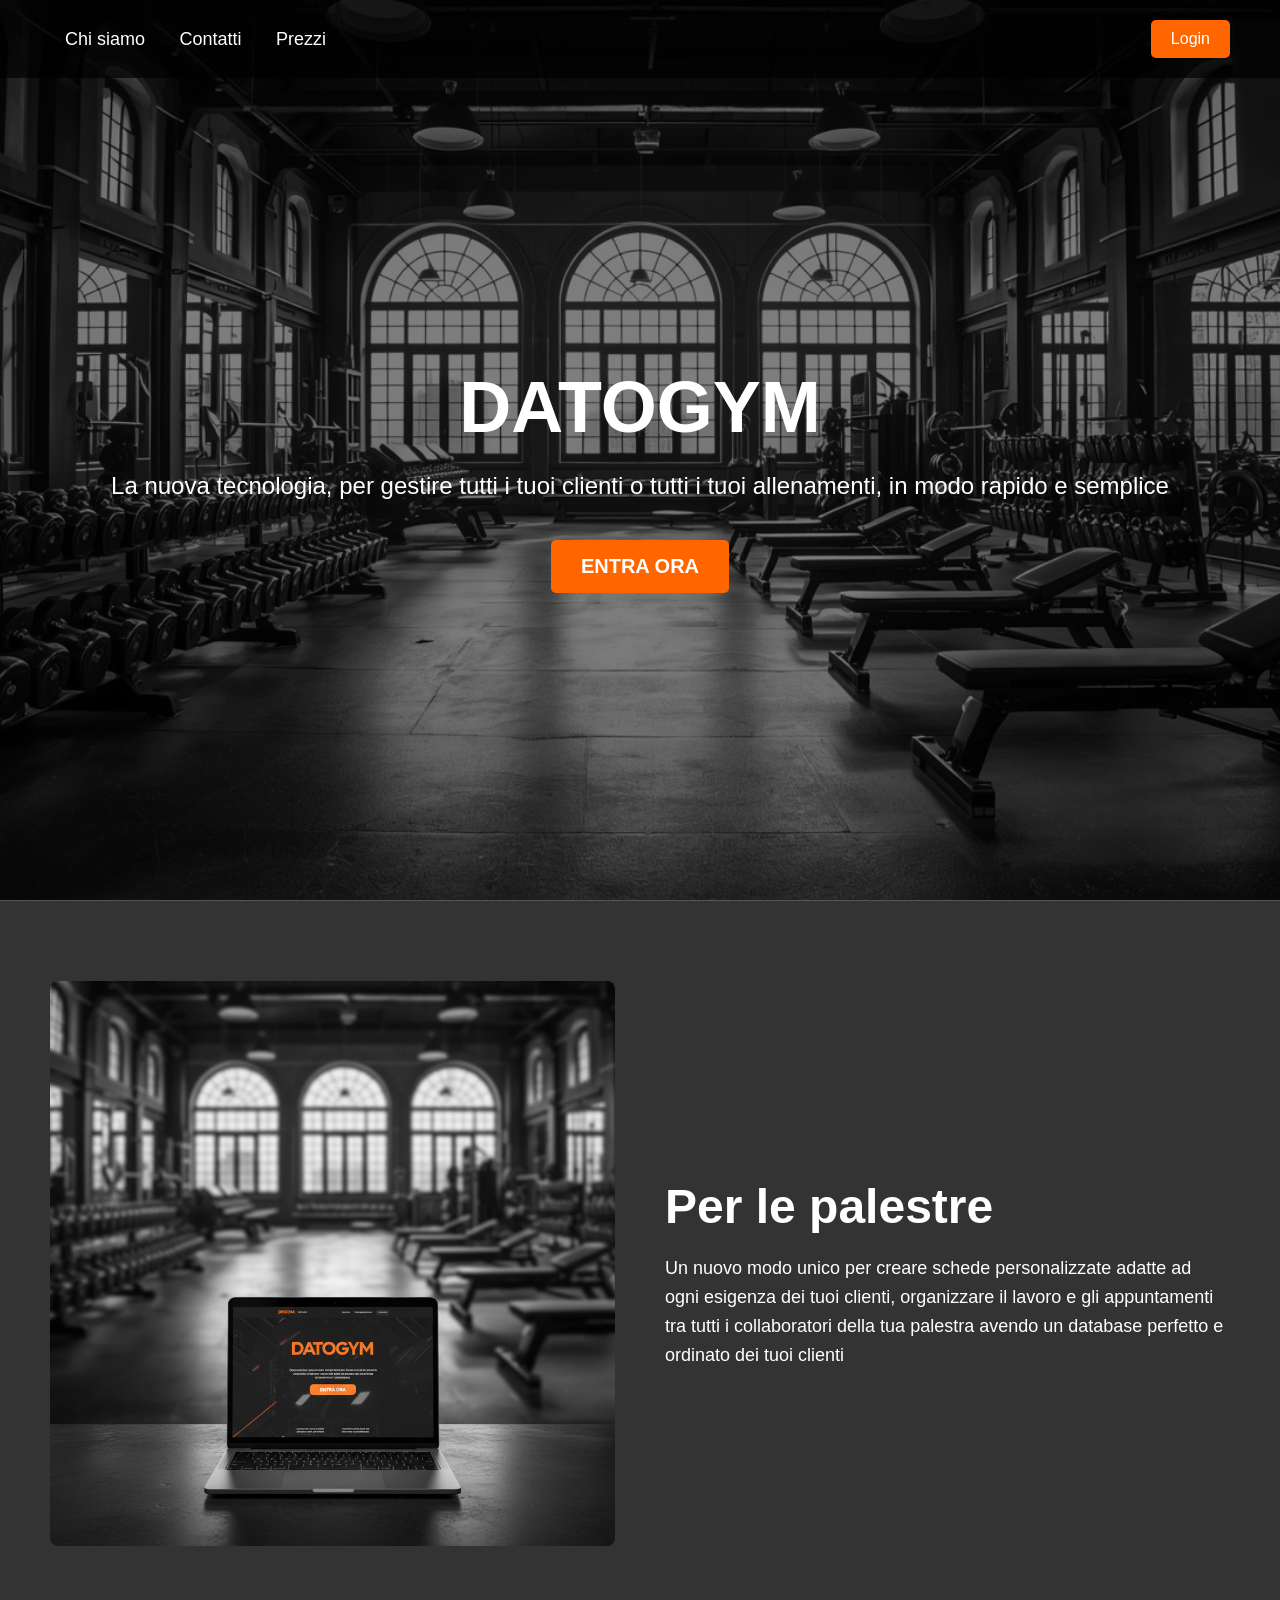
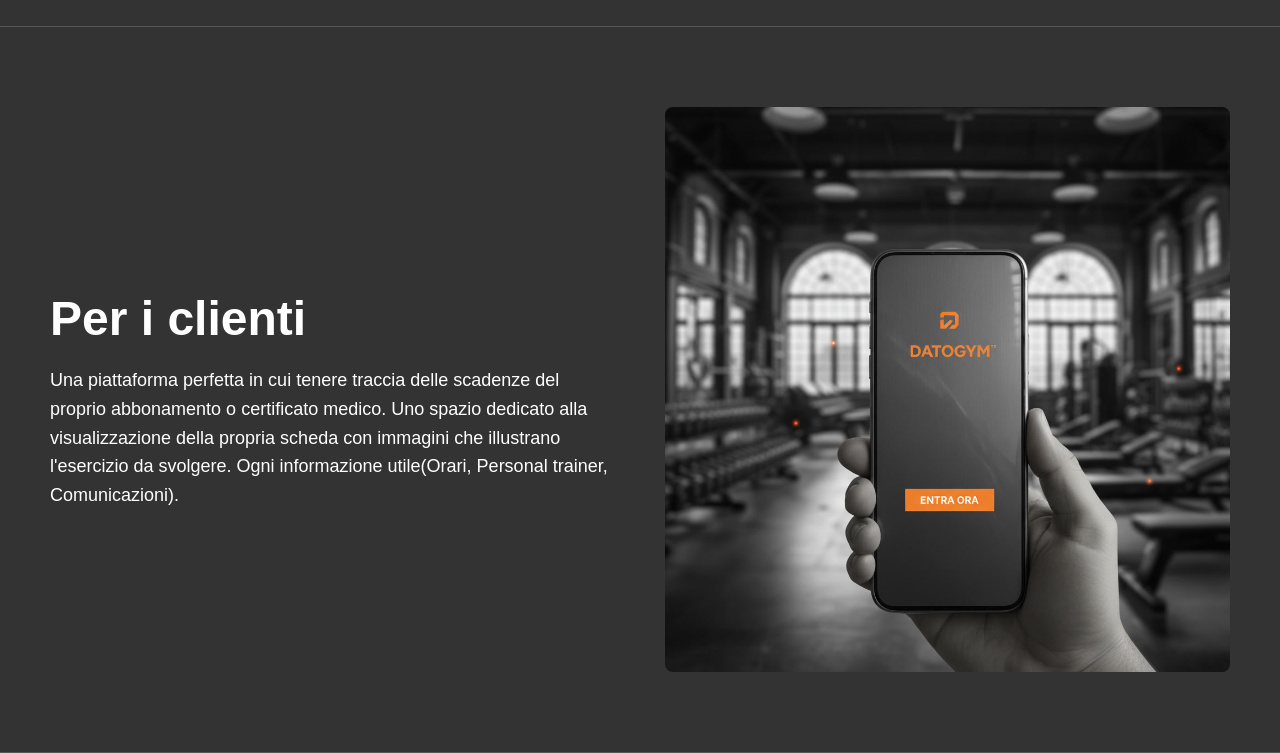
==== index.html @ f88aaf7d "beta 1.1" ====
<!DOCTYPE html>
<html lang="it">
<head>
    <meta charset="UTF-8">
    <meta name="viewport" content="width=device-width, initial-scale=1.0">
    <title>DATOGYM</title>
    <link rel="stylesheet" href="style.css">
</head>
<body>
    <section class="hero-section">
        <nav class="navbar">
            <div class="nav-links">
                <a href="#chi-siamo">Chi siamo</a>
                <a href="#contatti">Contatti</a>
                <a href="#prezzi">Prezzi</a>
            </div>
            <button class="login-btn">Login</button>
        </nav>
        <div class="hero-content">
            <h1>DATOGYM</h1>
            <p>La nuova tecnologia, per gestire tutti i tuoi clienti o tutti i tuoi allenamenti, in modo rapido e semplice</p>
            <button class="cta-btn">ENTRA ORA</button>
        </div>
        <img src="image/palestra-sfondo.jpg" alt="Immagine palestra" class="hero-bg-img">
    </section>
    <hr>
    <!-- Nuova sezione per le palestre -->
    <section class="gym-info-section">
        <!-- Struttura modello per tutte le sezioni, con immagine a sinistra -->
        <div class="section-container">
            <div class="image-box">
                <img src="image/foto1.jpg" alt="Immagine sezione palestre" class="section-image">
            </div>
            <div class="text-box">
                <h2>Per le palestre</h2>
                <p>Un nuovo modo unico per creare schede personalizzate adatte ad ogni esigenza dei tuoi clienti, organizzare il lavoro e gli appuntamenti tra tutti i collaboratori della tua palestra avendo un database perfetto e ordinato dei tuoi clienti</p>
            </div>
        </div>
    </section>
    <hr>
    <section class="client-info-section">
        <div class="section-container">
            <div class="text-box">
                <h2>Per i clienti</h2>
                <p>Una piattaforma perfetta in cui tenere traccia delle scadenze del proprio abbonamento o certificato medico. Uno spazio dedicato alla visualizzazione della propria scheda con immagini che illustrano l'esercizio da svolgere. Ogni informazione utile(Orari, Personal trainer, Comunicazioni).</p>
            </div>
            <div class="image-box">
                <img src="image/foto2.jpg" alt="Informazioni per clienti" class="section-image">
            </div>
        </div>
    </section>
    <hr>
    <script src="script.js"> </script>
</body>
</html>
<!-- Nota: Inserisci l'immagine della palestra nel folder image con il nome palestra-sfondo.jpg -->
---- style.css ----
body {
    margin: 0;
    font-family: Arial, sans-serif;
    background-color: #f4f4f4;
    color: #333;
}

.hero-section {
    position: relative;
    width: 100%;
    height: 100vh;
    display: flex;
    flex-direction: column;
    align-items: center;
    justify-content: center;
    color: white;
    text-align: center;
    overflow: hidden;
}

.hero-bg-img {
    position: absolute;
    top: 0;
    left: 0;
    width: 100%;
    height: 100%;
    object-fit: cover;
    z-index: -1;
    filter: brightness(0.5);
}

.navbar {
    position: absolute;
    top: 0;
    width: 100%;
    display: flex;
    justify-content: space-between;
    align-items: center;
    padding: 20px 50px;
    background-color: rgba(0, 0, 0, 0.7);
    box-sizing: border-box;
}

.navbar .logo {
    font-size: 24px;
    font-weight: bold;
    color: white;
}

.navbar .nav-links a {
    color: white;
    text-decoration: none;
    margin: 0 15px;
    font-size: 18px;
}

.navbar .login-btn {
    background-color: #ff6600;
    color: white;
    border: none;
    padding: 10px 20px;
    border-radius: 5px;
    cursor: pointer;
    font-size: 16px;
}

.hero-content {
    z-index: 1;
}

.hero-content h1 {
    font-size: 72px;
    margin-bottom: 20px;
}

.hero-content p {
    font-size: 24px;
    margin-bottom: 40px;
}

.hero-content .cta-btn {
    background-color: #ff6600;
    color: white;
    border: none;
    padding: 15px 30px;
    border-radius: 5px;
    cursor: pointer;
    font-size: 20px;
    font-weight: bold;
}

.gym-info-section {
    background-color: #333;
    color: white;
    padding: 80px 50px;
    text-align: center;
}

.gym-info-section .section-container {
    display: flex;
    align-items: center;
    justify-content: center;
    max-width: 1200px;
    margin: 0 auto;
    gap: 50px;
}

.gym-info-section .image-box {
    flex: 1;
    min-width: 300px;
}

.gym-info-section .section-image {
    max-width: 100%;
    height: auto;
    display: block;
    border-radius: 8px;
}

.gym-info-section .text-box {
    flex: 1;
    text-align: left;
}

.gym-info-section h2 {
    font-size: 48px;
    margin-bottom: 20px;
}

.gym-info-section p {
    font-size: 18px;
    line-height: 1.6;
}

/* Client Info Section Styles */
.client-info-section {
    background-color: #333;
    color: white;
    padding: 80px 50px;
    text-align: center;
}

.client-info-section .section-container {
    display: flex;
    align-items: center;
    justify-content: center;
    max-width: 1200px;
    margin: 0 auto;
    gap: 50px;
}

.client-info-section .image-box {
    flex: 1;
    min-width: 300px;
}

.client-info-section .section-image {
    max-width: 100%;
    height: auto;
    display: block;
    border-radius: 8px;
}

.client-info-section .text-box {
    flex: 1;
    text-align: left;
}

.client-info-section h2 {
    font-size: 48px;
    margin-bottom: 20px;
}

.client-info-section p {
    font-size: 18px;
    line-height: 1.6;
}

/* Styling for horizontal rules */
hr {
    border: none;
    border-top: 1px solid #555;
    width: 100%;
    margin: 0;
    padding: 0;
}
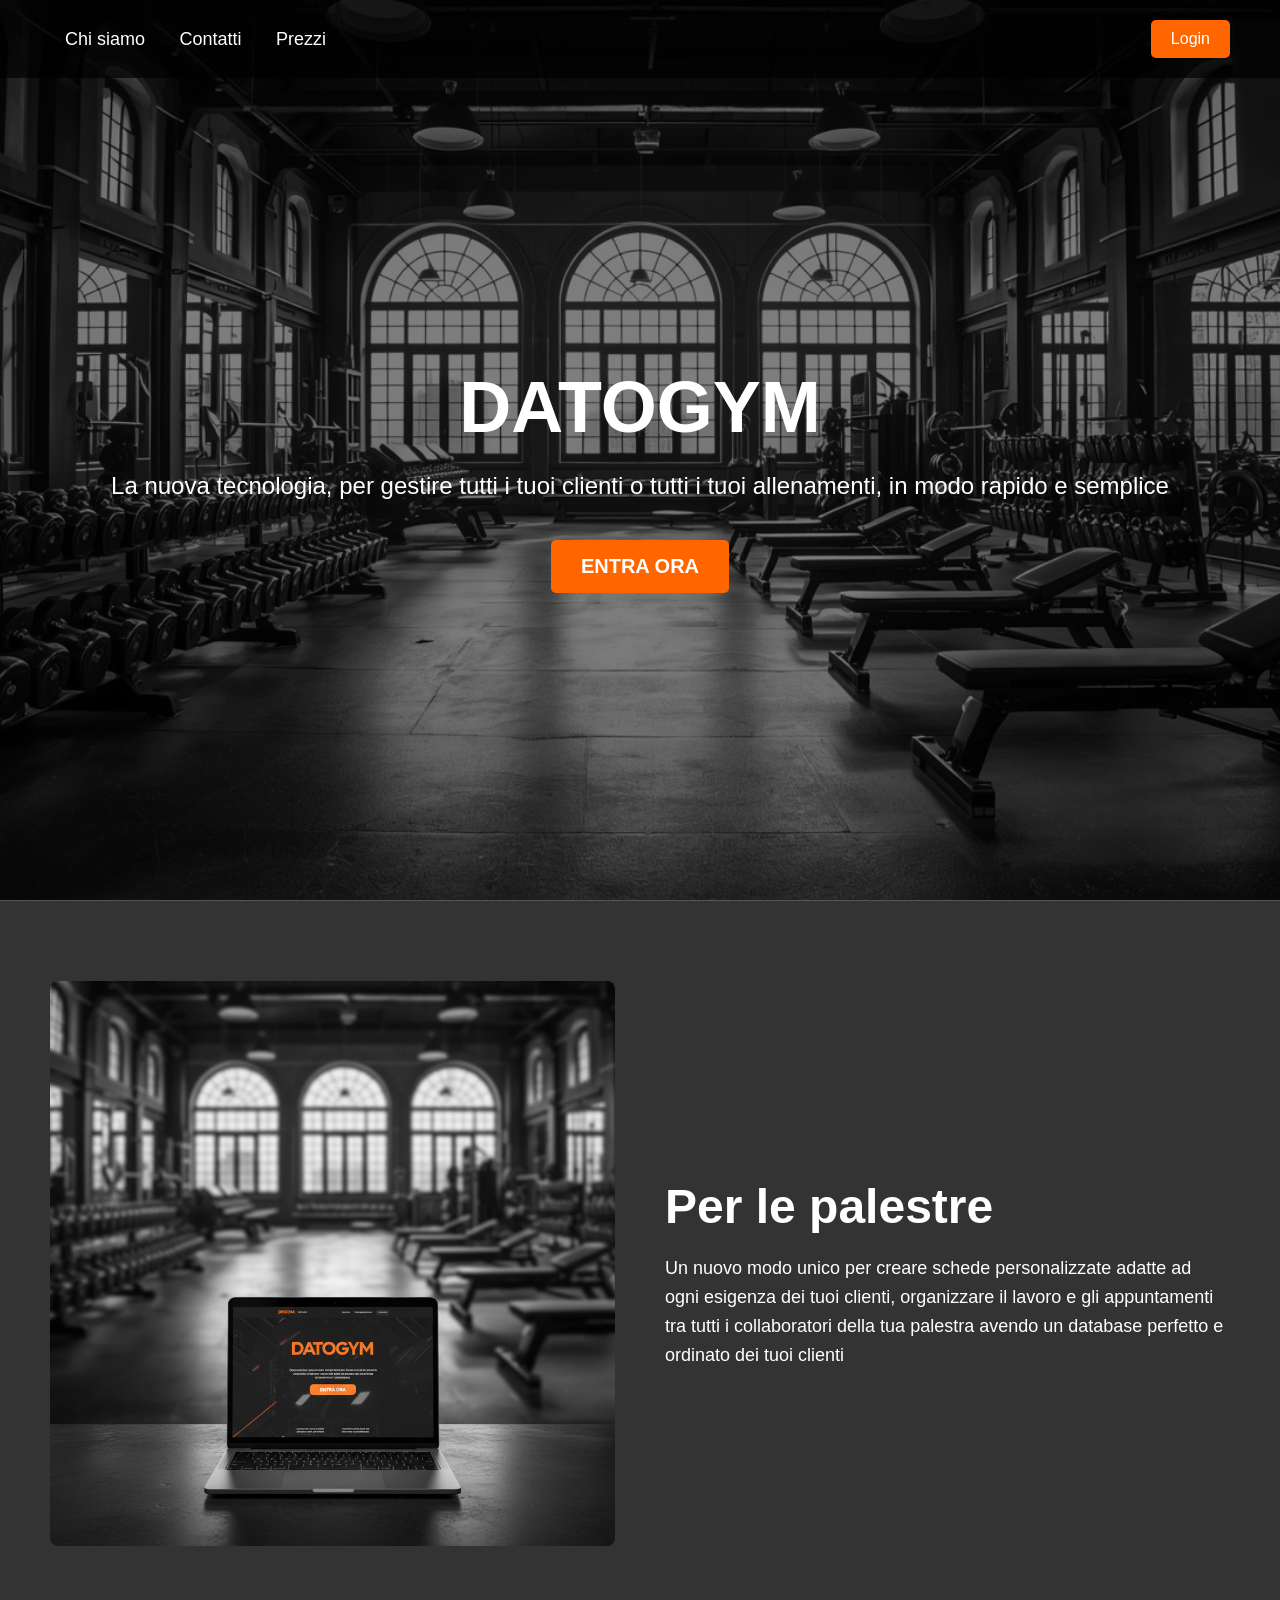
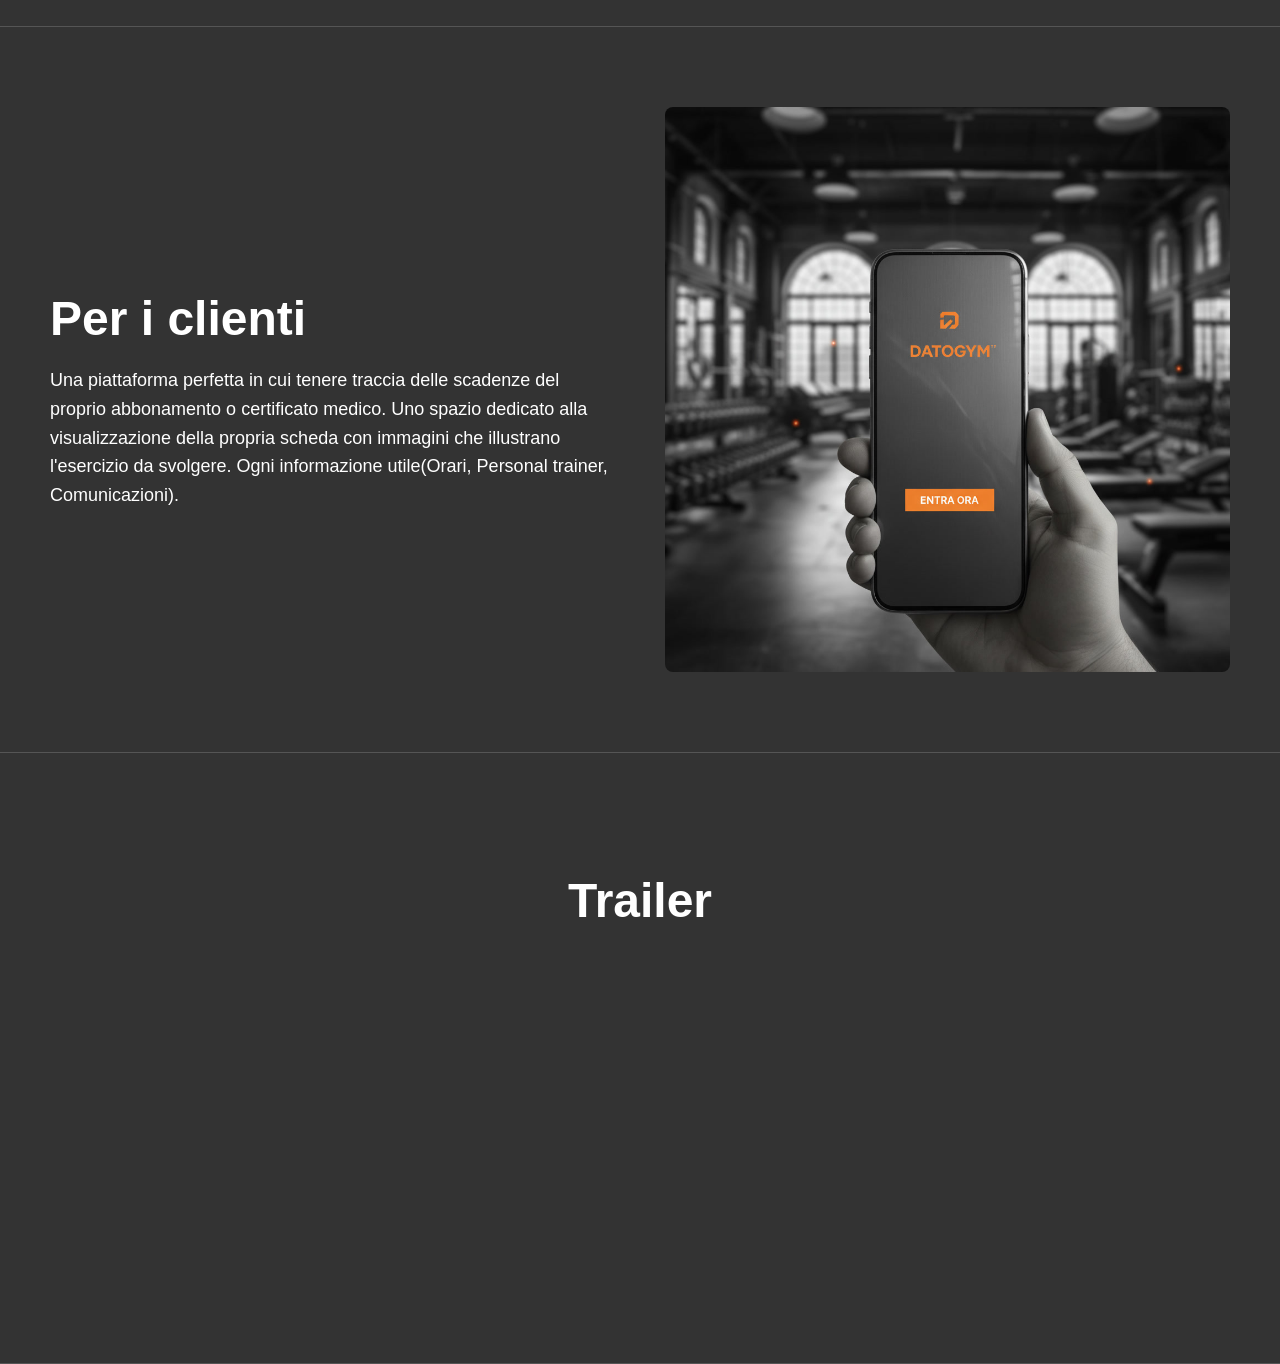
==== commit ecfbb3cc: "beta 1.3" ====
--- a/index.html
+++ b/index.html
@@ -50,7 +50,15 @@
         </div>
     </section>
     <hr>
-    <script src="script.js"> </script>
+    <section class="trailer-section">
+        <div class="section-container">
+            <h2>Trailer</h2>
+            <div class="video-container">
+                <iframe width="560" height="315" src="https://www.youtube.com/embed/G0DrFY8SnXo" title="Trailer DATOGYM" frameborder="0" allow="accelerometer; autoplay; clipboard-write; encrypted-media; gyroscope; picture-in-picture" allowfullscreen></iframe>
+            </div>
+        </div>
+    </section>
+    <hr>
+    <script src="script.js"></script>
 </body>
 </html>
-<!-- Nota: Inserisci l'immagine della palestra nel folder image con il nome palestra-sfondo.jpg -->
--- a/style.css
+++ b/style.css
@@ -1,6 +1,6 @@
 body {
     margin: 0;
-    font-family: Arial, sans-serif;
+    font-family: 'SF Pro Rounded', -apple-system, BlinkMacSystemFont, 'Segoe UI', Roboto, sans-serif;
     background-color: #f4f4f4;
     color: #333;
 }
@@ -183,4 +183,35 @@
     width: 100%;
     margin: 0;
     padding: 0;
+}
+
+/* Trailer Section Styles */
+.trailer-section {
+    background-color: #333;
+    color: white;
+    padding: 80px 50px;
+    text-align: center;
+}
+
+.trailer-section .section-container {
+    max-width: 1200px;
+    margin: 0 auto;
+}
+
+.trailer-section h2 {
+    font-size: 48px;
+    margin-bottom: 40px;
+}
+
+.trailer-section .video-container {
+    display: flex;
+    justify-content: center;
+    align-items: center;
+}
+
+.trailer-section iframe {
+    border-radius: 8px;
+    max-width: 100%;
+    height: auto;
+    aspect-ratio: 16/9;
 }
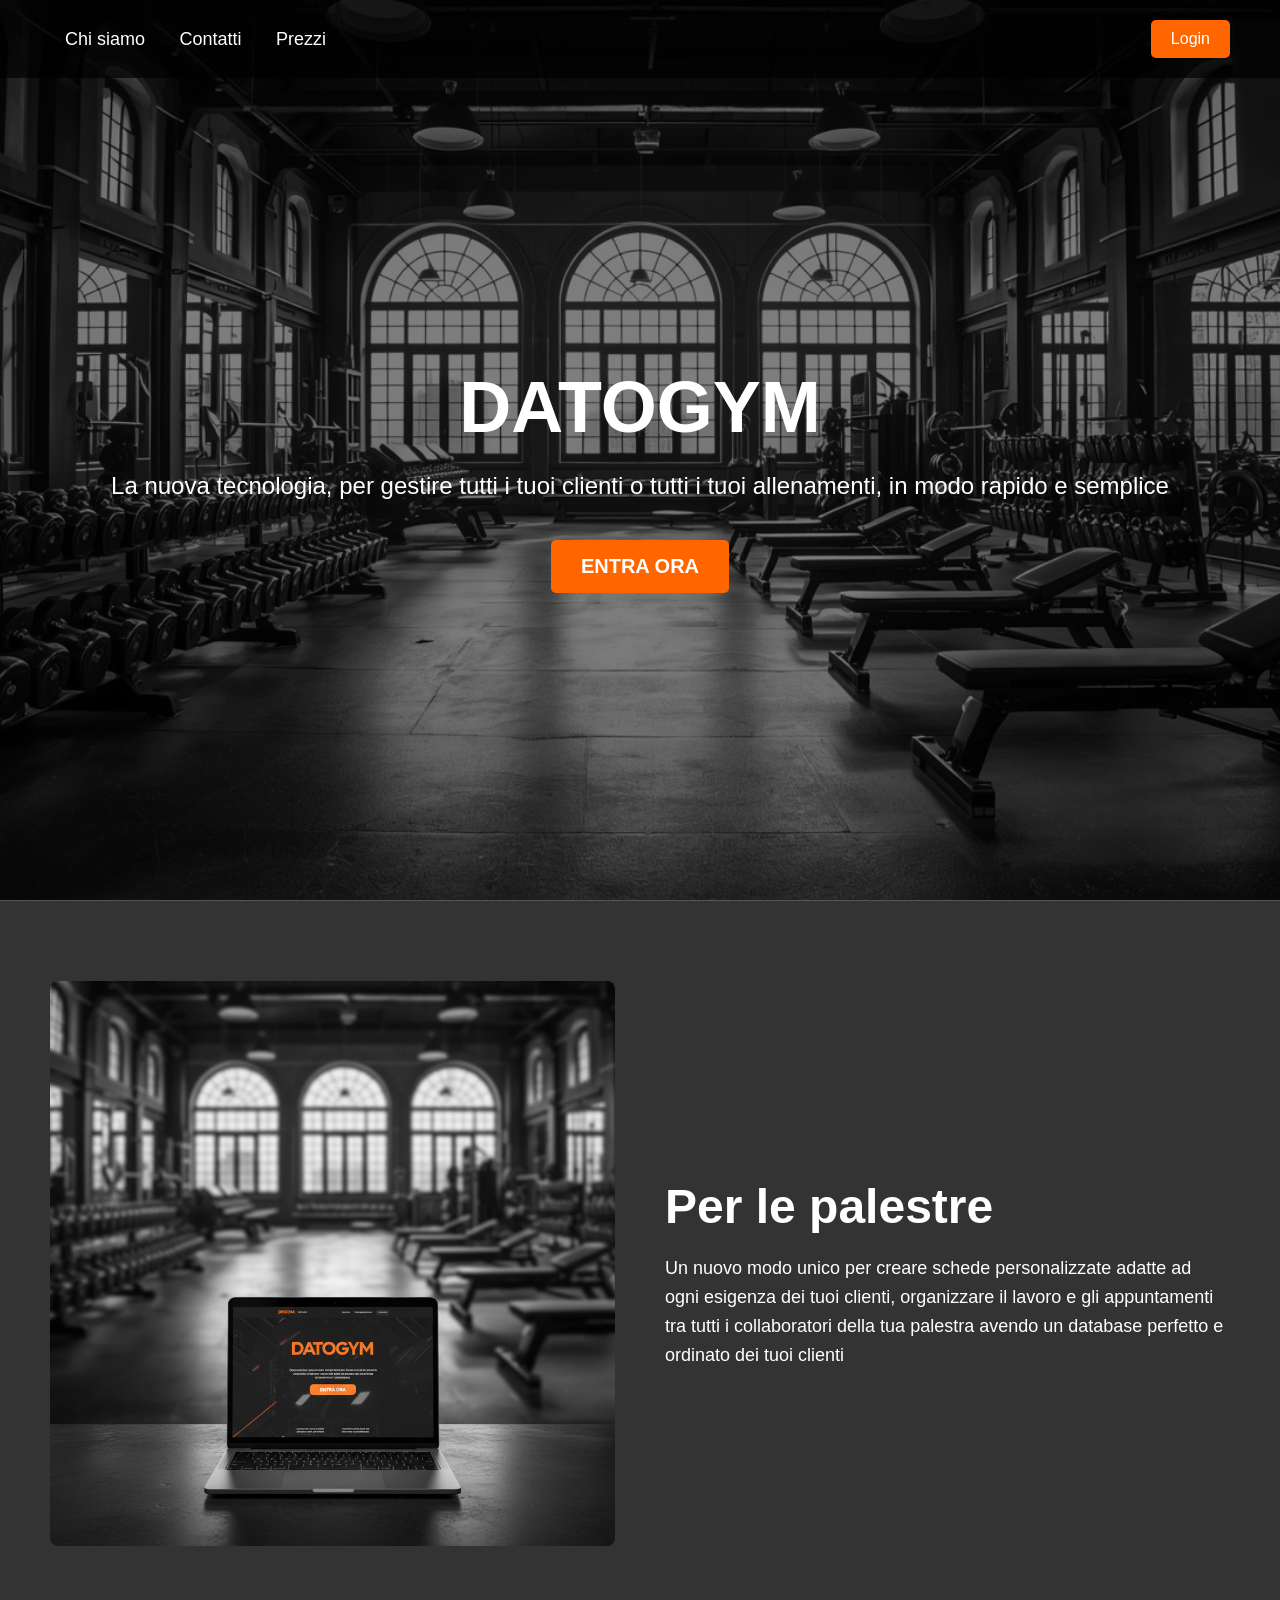
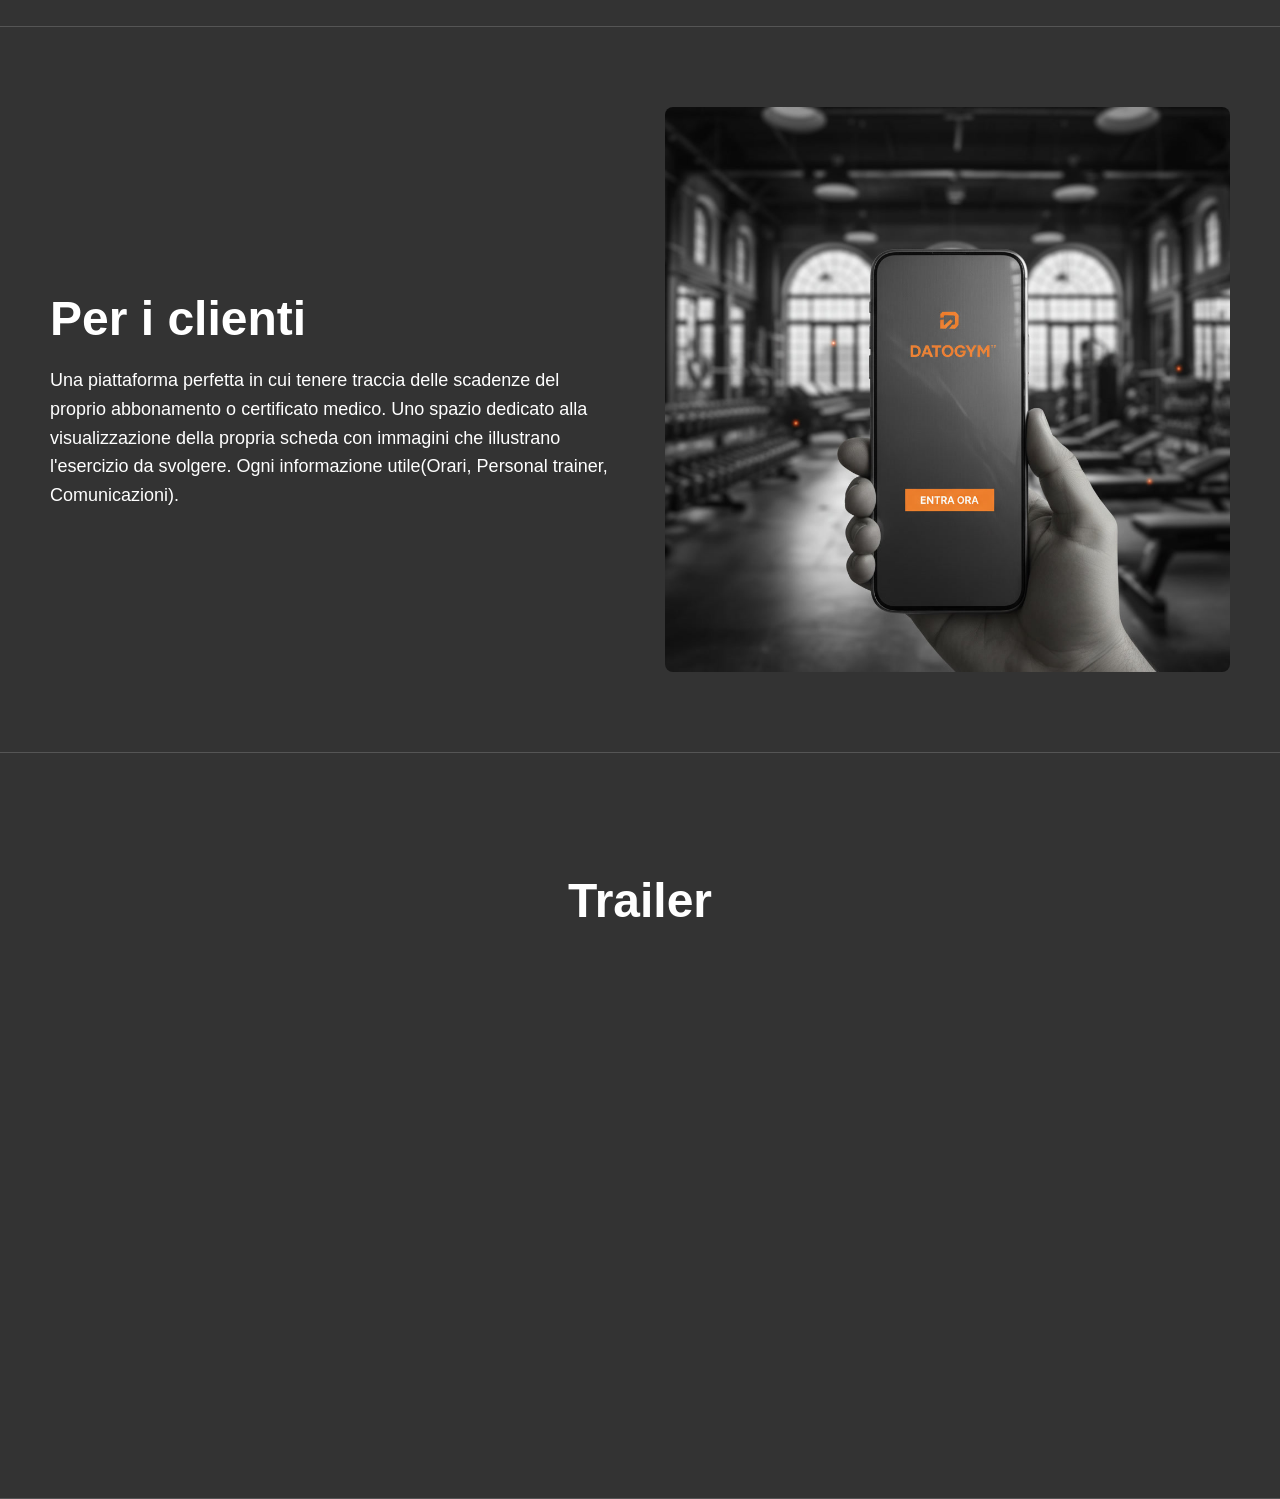
==== commit 1443fdd4: "beta 1.3 correctione bug trailer" ====
--- a/index.html
+++ b/index.html
@@ -4,7 +4,7 @@
     <meta charset="UTF-8">
     <meta name="viewport" content="width=device-width, initial-scale=1.0">
     <title>DATOGYM</title>
-    <link rel="stylesheet" href="style.css">
+    <link rel="stylesheet" href="./style.css">
 </head>
 <body>
     <section class="hero-section">
@@ -21,7 +21,7 @@
             <p>La nuova tecnologia, per gestire tutti i tuoi clienti o tutti i tuoi allenamenti, in modo rapido e semplice</p>
             <button class="cta-btn">ENTRA ORA</button>
         </div>
-        <img src="image/palestra-sfondo.jpg" alt="Immagine palestra" class="hero-bg-img">
+        <img src="./image/palestra-sfondo.jpg" alt="Immagine palestra" class="hero-bg-img">
     </section>
     <hr>
     <!-- Nuova sezione per le palestre -->
@@ -29,7 +29,7 @@
         <!-- Struttura modello per tutte le sezioni, con immagine a sinistra -->
         <div class="section-container">
             <div class="image-box">
-                <img src="image/foto1.jpg" alt="Immagine sezione palestre" class="section-image">
+                <img src="./image/foto1.jpg" alt="Immagine sezione palestre" class="section-image">
             </div>
             <div class="text-box">
                 <h2>Per le palestre</h2>
@@ -45,7 +45,7 @@
                 <p>Una piattaforma perfetta in cui tenere traccia delle scadenze del proprio abbonamento o certificato medico. Uno spazio dedicato alla visualizzazione della propria scheda con immagini che illustrano l'esercizio da svolgere. Ogni informazione utile(Orari, Personal trainer, Comunicazioni).</p>
             </div>
             <div class="image-box">
-                <img src="image/foto2.jpg" alt="Informazioni per clienti" class="section-image">
+                <img src="./image/foto2.jpg" alt="Informazioni per clienti" class="section-image">
             </div>
         </div>
     </section>
@@ -59,6 +59,6 @@
         </div>
     </section>
     <hr>
-    <script src="script.js"></script>
+    <script src="./script.js"></script>
 </body>
 </html>
--- a/style.css
+++ b/style.css
@@ -194,6 +194,10 @@
 }
 
 .trailer-section .section-container {
+    display: flex;
+    flex-direction: column;
+    align-items: center;
+    justify-content: center;
     max-width: 1200px;
     margin: 0 auto;
 }
@@ -201,9 +205,11 @@
 .trailer-section h2 {
     font-size: 48px;
     margin-bottom: 40px;
+    text-align: center;
 }
 
 .trailer-section .video-container {
+    width: 100%;
     display: flex;
     justify-content: center;
     align-items: center;
@@ -211,7 +217,7 @@
 
 .trailer-section iframe {
     border-radius: 8px;
-    max-width: 100%;
-    height: auto;
-    aspect-ratio: 16/9;
+    width: 100%;
+    max-width: 800px;
+    height: 450px;
 }
